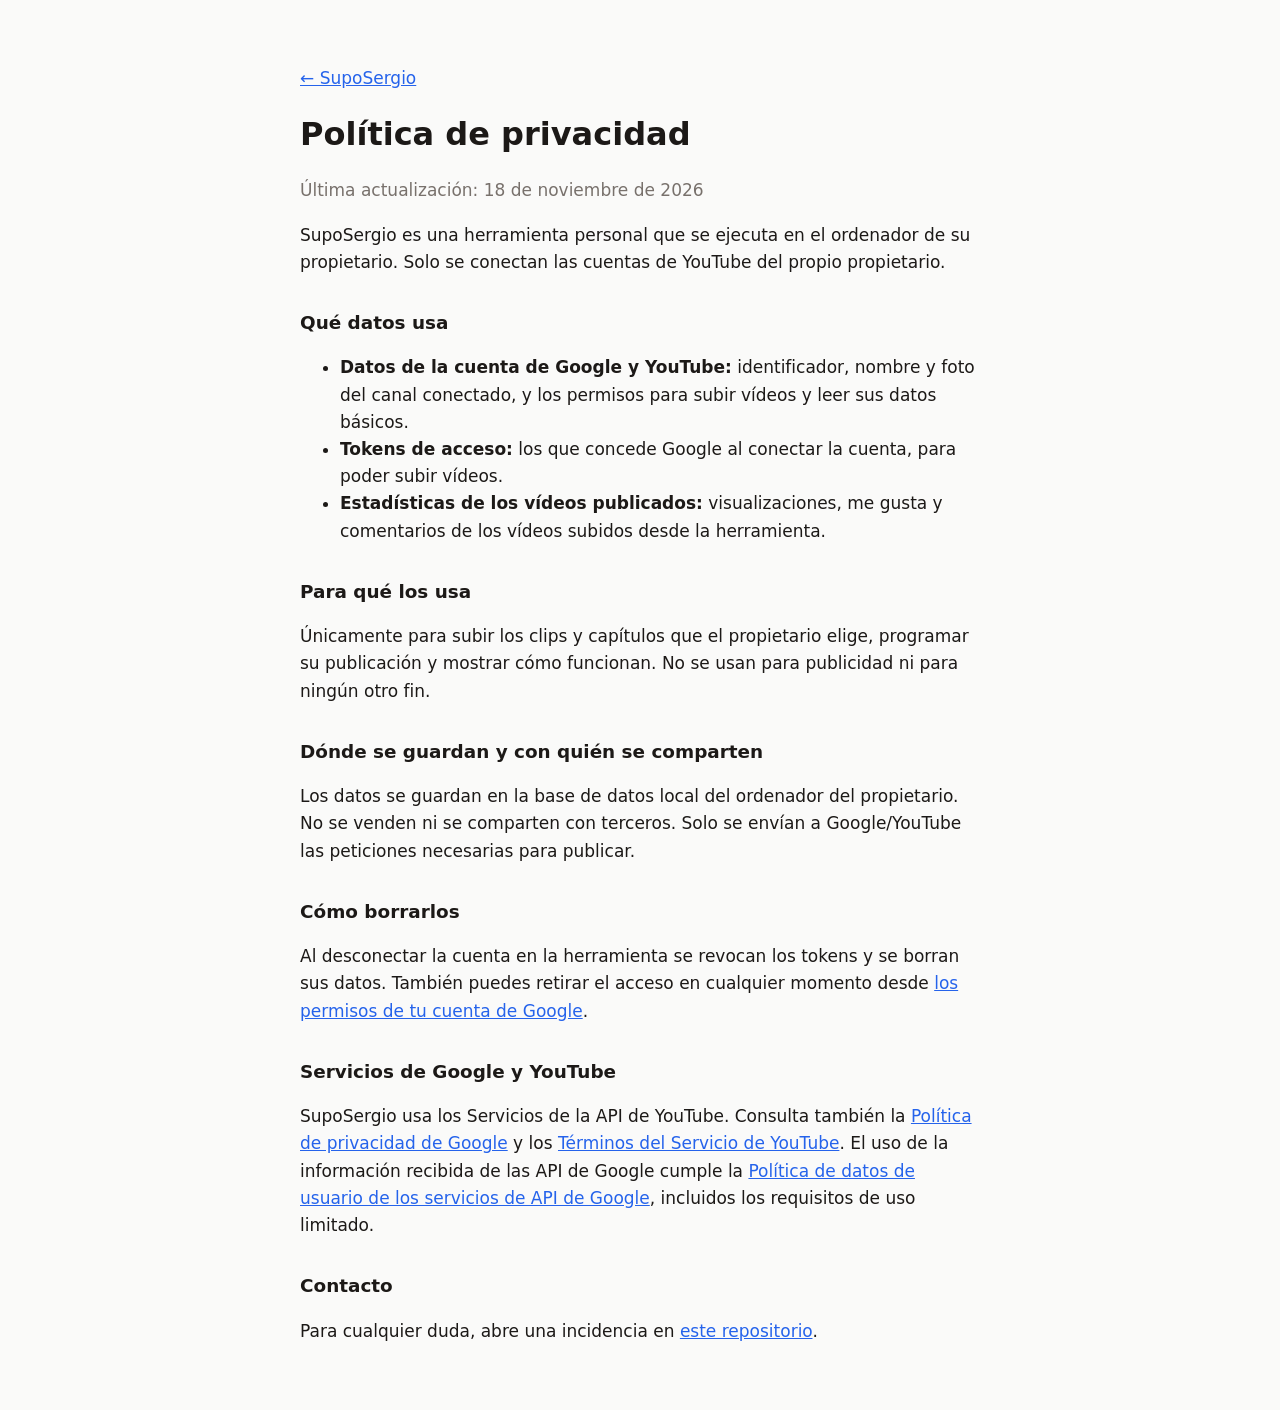
==== privacidad.html @ d27fa359 "Página principal y política de privacidad de SupoSergio Co-Authored-By: Claude Opus 5.5 <noreply@ant" ====
<!doctype html>
<html lang="es">
<head>
  <meta charset="utf-8">
  <meta name="viewport" content="width=device-width, initial-scale=1">
  <title>Política de privacidad · SupoSergio</title>
  <link rel="stylesheet" href="style.css">
</head>
<body>
  <main>
    <p><a href="index.html">← SupoSergio</a></p>
    <h1>Política de privacidad</h1>
    <p class="muted">Última actualización: 18 de noviembre de 2026</p>

    <p>SupoSergio es una herramienta personal que se ejecuta en el ordenador de su propietario. Solo se conectan las cuentas de YouTube del propio propietario.</p>

    <h2>Qué datos usa</h2>
    <ul>
      <li><strong>Datos de la cuenta de Google y YouTube:</strong> identificador, nombre y foto del canal conectado, y los permisos para subir vídeos y leer sus datos básicos.</li>
      <li><strong>Tokens de acceso:</strong> los que concede Google al conectar la cuenta, para poder subir vídeos.</li>
      <li><strong>Estadísticas de los vídeos publicados:</strong> visualizaciones, me gusta y comentarios de los vídeos subidos desde la herramienta.</li>
    </ul>

    <h2>Para qué los usa</h2>
    <p>Únicamente para subir los clips y capítulos que el propietario elige, programar su publicación y mostrar cómo funcionan. No se usan para publicidad ni para ningún otro fin.</p>

    <h2>Dónde se guardan y con quién se comparten</h2>
    <p>Los datos se guardan en la base de datos local del ordenador del propietario. No se venden ni se comparten con terceros. Solo se envían a Google/YouTube las peticiones necesarias para publicar.</p>

    <h2>Cómo borrarlos</h2>
    <p>Al desconectar la cuenta en la herramienta se revocan los tokens y se borran sus datos. También puedes retirar el acceso en cualquier momento desde <a href="https://myaccount.google.com/permissions">los permisos de tu cuenta de Google</a>.</p>

    <h2>Servicios de Google y YouTube</h2>
    <p>SupoSergio usa los Servicios de la API de YouTube. Consulta también la <a href="https://policies.google.com/privacy">Política de privacidad de Google</a> y los <a href="https://www.youtube.com/t/terms">Términos del Servicio de YouTube</a>. El uso de la información recibida de las API de Google cumple la <a href="https://developers.google.com/terms/api-services-user-data-policy">Política de datos de usuario de los servicios de API de Google</a>, incluidos los requisitos de uso limitado.</p>

    <h2>Contacto</h2>
    <p>Para cualquier duda, abre una incidencia en <a href="https://github.com/SergDeved/SergDeved.github.io/issues">este repositorio</a>.</p>
  </main>
</body>
</html>
---- style.css ----
:root {
  --bg: #fafaf9;
  --fg: #1c1917;
  --muted: #78716c;
  --link: #2563eb;
}
@media (prefers-color-scheme: dark) {
  :root { --bg: #1c1917; --fg: #f5f5f4; --muted: #a8a29e; --link: #60a5fa; }
}
body {
  margin: 0;
  background: var(--bg);
  color: var(--fg);
  font: 17px/1.6 system-ui, -apple-system, "Segoe UI", sans-serif;
}
main { max-width: 680px; margin: 0 auto; padding: 48px 16px; }
h1 { font-size: 2rem; margin: 0 0 8px; }
h2 { font-size: 1.15rem; margin-top: 32px; }
.lead { font-size: 1.1rem; }
.muted { color: var(--muted); }
a { color: var(--link); }
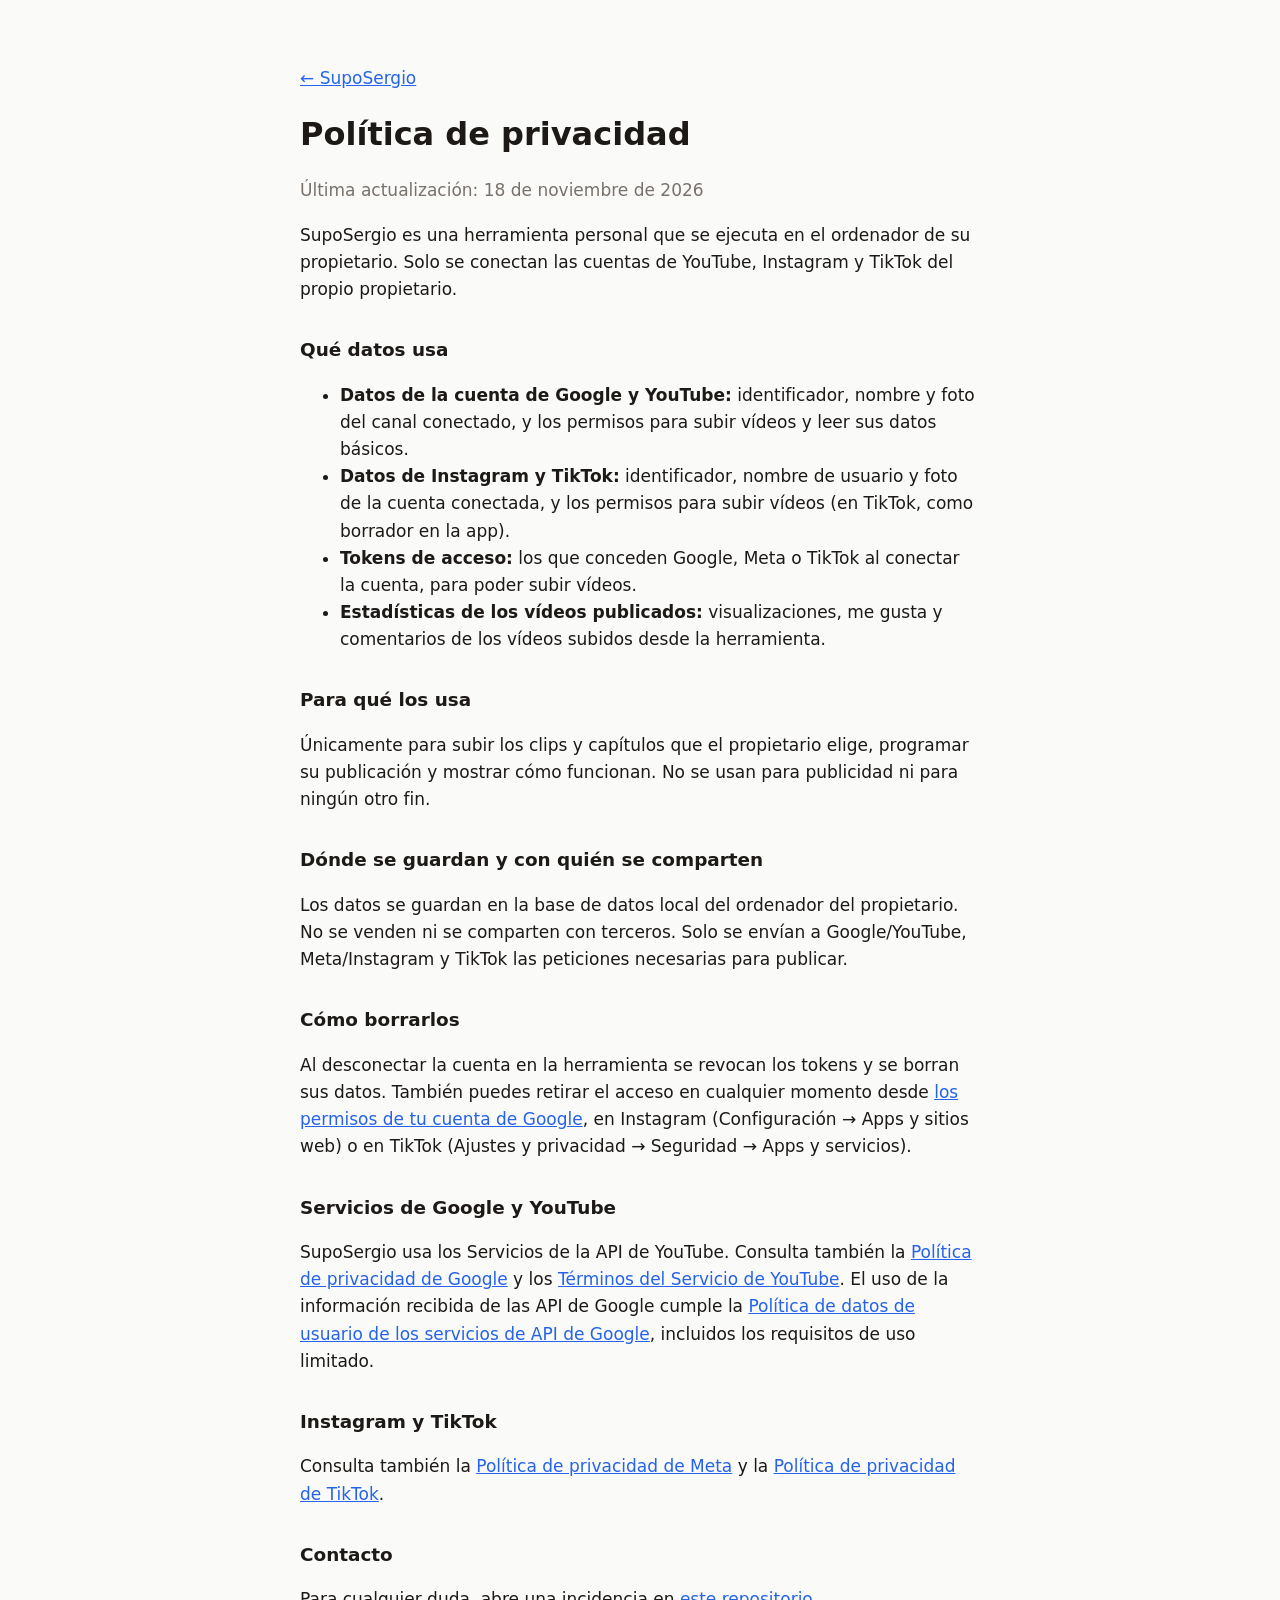
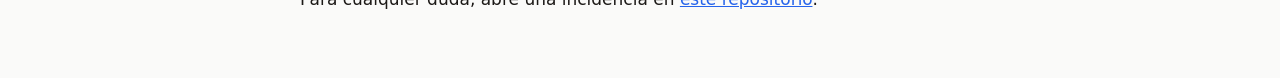
==== commit 4a01ec67: "Condiciones de uso y privacidad con Instagram y TikTok Co-Authored-By: Claude Opus 5.5 <noreply@anth" ====
--- a/privacidad.html
+++ b/privacidad.html
@@ -12,12 +12,13 @@
     <h1>Política de privacidad</h1>
     <p class="muted">Última actualización: 18 de noviembre de 2026</p>
 
-    <p>SupoSergio es una herramienta personal que se ejecuta en el ordenador de su propietario. Solo se conectan las cuentas de YouTube del propio propietario.</p>
+    <p>SupoSergio es una herramienta personal que se ejecuta en el ordenador de su propietario. Solo se conectan las cuentas de YouTube, Instagram y TikTok del propio propietario.</p>
 
     <h2>Qué datos usa</h2>
     <ul>
       <li><strong>Datos de la cuenta de Google y YouTube:</strong> identificador, nombre y foto del canal conectado, y los permisos para subir vídeos y leer sus datos básicos.</li>
-      <li><strong>Tokens de acceso:</strong> los que concede Google al conectar la cuenta, para poder subir vídeos.</li>
+      <li><strong>Datos de Instagram y TikTok:</strong> identificador, nombre de usuario y foto de la cuenta conectada, y los permisos para subir vídeos (en TikTok, como borrador en la app).</li>
+      <li><strong>Tokens de acceso:</strong> los que conceden Google, Meta o TikTok al conectar la cuenta, para poder subir vídeos.</li>
       <li><strong>Estadísticas de los vídeos publicados:</strong> visualizaciones, me gusta y comentarios de los vídeos subidos desde la herramienta.</li>
     </ul>
 
@@ -25,13 +26,16 @@
     <p>Únicamente para subir los clips y capítulos que el propietario elige, programar su publicación y mostrar cómo funcionan. No se usan para publicidad ni para ningún otro fin.</p>
 
     <h2>Dónde se guardan y con quién se comparten</h2>
-    <p>Los datos se guardan en la base de datos local del ordenador del propietario. No se venden ni se comparten con terceros. Solo se envían a Google/YouTube las peticiones necesarias para publicar.</p>
+    <p>Los datos se guardan en la base de datos local del ordenador del propietario. No se venden ni se comparten con terceros. Solo se envían a Google/YouTube, Meta/Instagram y TikTok las peticiones necesarias para publicar.</p>
 
     <h2>Cómo borrarlos</h2>
-    <p>Al desconectar la cuenta en la herramienta se revocan los tokens y se borran sus datos. También puedes retirar el acceso en cualquier momento desde <a href="https://myaccount.google.com/permissions">los permisos de tu cuenta de Google</a>.</p>
+    <p>Al desconectar la cuenta en la herramienta se revocan los tokens y se borran sus datos. También puedes retirar el acceso en cualquier momento desde <a href="https://myaccount.google.com/permissions">los permisos de tu cuenta de Google</a>, en Instagram (Configuración → Apps y sitios web) o en TikTok (Ajustes y privacidad → Seguridad → Apps y servicios).</p>
 
     <h2>Servicios de Google y YouTube</h2>
     <p>SupoSergio usa los Servicios de la API de YouTube. Consulta también la <a href="https://policies.google.com/privacy">Política de privacidad de Google</a> y los <a href="https://www.youtube.com/t/terms">Términos del Servicio de YouTube</a>. El uso de la información recibida de las API de Google cumple la <a href="https://developers.google.com/terms/api-services-user-data-policy">Política de datos de usuario de los servicios de API de Google</a>, incluidos los requisitos de uso limitado.</p>
+
+    <h2>Instagram y TikTok</h2>
+    <p>Consulta también la <a href="https://privacycenter.instagram.com/policy">Política de privacidad de Meta</a> y la <a href="https://www.tiktok.com/legal/privacy-policy-eea">Política de privacidad de TikTok</a>.</p>
 
     <h2>Contacto</h2>
     <p>Para cualquier duda, abre una incidencia en <a href="https://github.com/SergDeved/SergDeved.github.io/issues">este repositorio</a>.</p>
